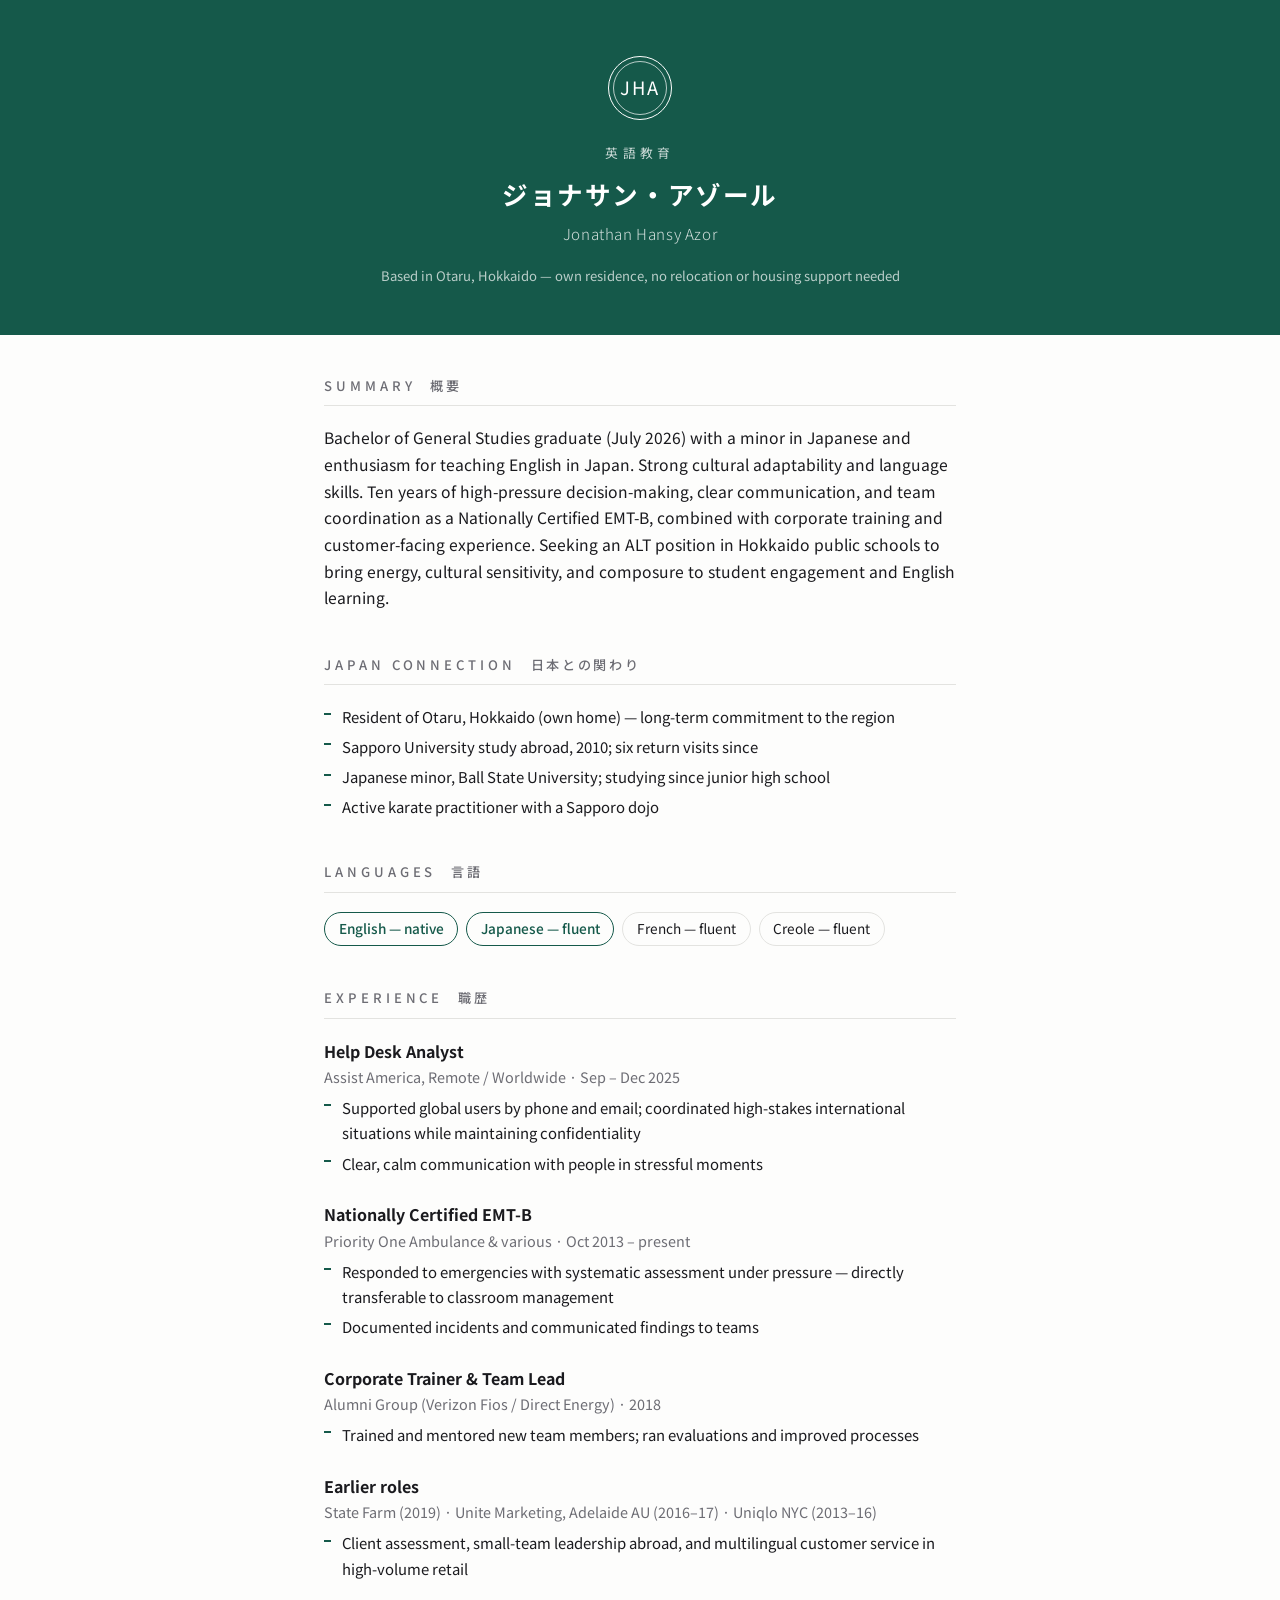
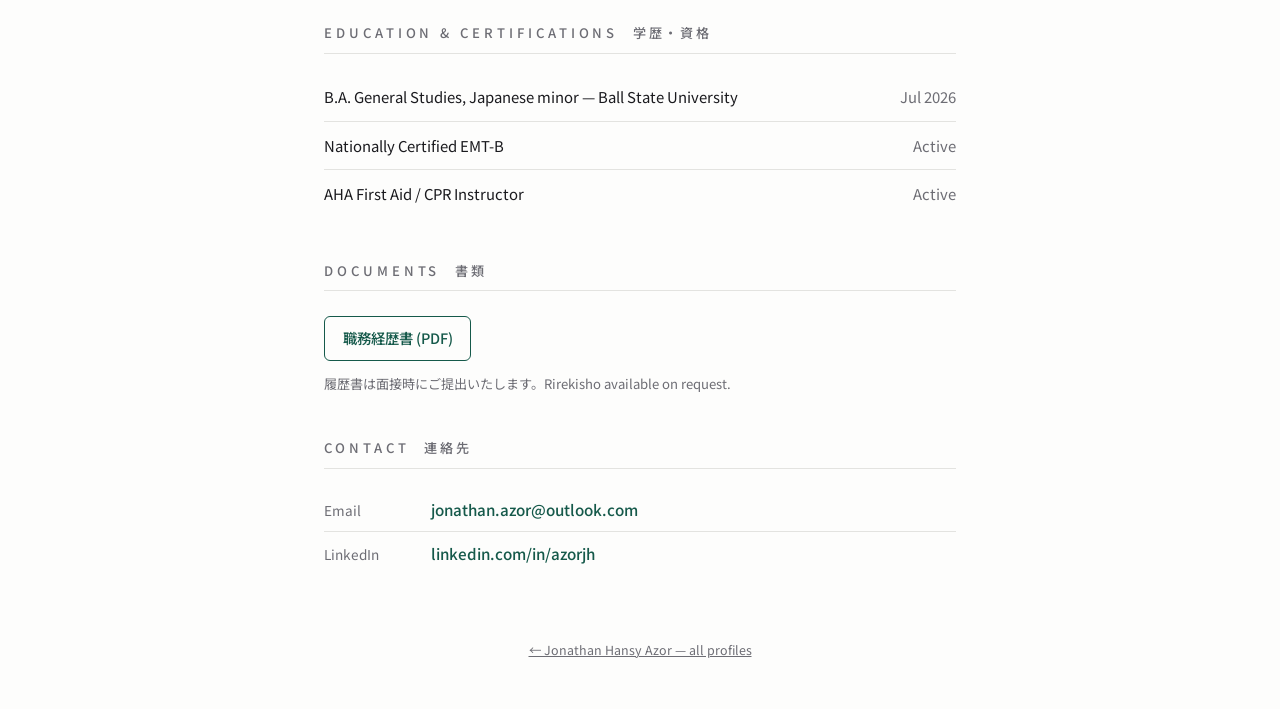
==== alt/index.html @ 094b3616 "Add files via upload" ====
<!DOCTYPE html>
<html lang="en" style="--accent:#15594A">
<head>
<meta charset="utf-8">
<meta name="viewport" content="width=device-width, initial-scale=1">
<title>Jonathan Hansy Azor — English Education</title>
<meta name="description" content="ALT / English education resume — Jonathan Hansy Azor. Based in Otaru, Hokkaido.">
<link rel="preconnect" href="https://fonts.googleapis.com">
<link href="https://fonts.googleapis.com/css2?family=Noto+Sans+JP:wght@300;400;500;700&display=swap" rel="stylesheet">
<link rel="stylesheet" href="../assets/style.css">
</head>
<body>

<header>
  <div class="monogram">JHA</div>
  <p class="eyebrow">英語教育</p>
  <h1>ジョナサン・アゾール</h1>
  <p class="romaji">Jonathan Hansy Azor</p>
  <p class="loc">Based in Otaru, Hokkaido — own residence, no relocation or housing support needed</p>
</header>

<main>
  <section>
    <h2>Summary <span class="jp">概要</span></h2>
    <p class="summary">
      Bachelor of General Studies graduate (July 2026) with a minor in Japanese
      and enthusiasm for teaching English in Japan. Strong cultural adaptability
      and language skills. Ten years of high-pressure decision-making, clear
      communication, and team coordination as a Nationally Certified EMT-B,
      combined with corporate training and customer-facing experience. Seeking
      an ALT position in Hokkaido public schools to bring energy, cultural
      sensitivity, and composure to student engagement and English learning.
    </p>
  </section>

  <section>
    <h2>Japan Connection <span class="jp">日本との関わり</span></h2>
    <div class="job">
      <ul>
        <li>Resident of Otaru, Hokkaido (own home) — long-term commitment to the region</li>
        <li>Sapporo University study abroad, 2010; six return visits since</li>
        <li>Japanese minor, Ball State University; studying since junior high school</li>
        <li>Active karate practitioner with a Sapporo dojo</li>
      </ul>
    </div>
  </section>

  <section>
    <h2>Languages <span class="jp">言語</span></h2>
    <ul class="pills">
      <li class="hot">English — native</li>
      <li class="hot">Japanese — fluent</li>
      <li>French — fluent</li>
      <li>Creole — fluent</li>
    </ul>
  </section>

  <section>
    <h2>Experience <span class="jp">職歴</span></h2>

    <div class="job">
      <p class="role">Help Desk Analyst</p>
      <p class="org">Assist America, Remote / Worldwide · <span class="when">Sep – Dec 2025</span></p>
      <ul>
        <li>Supported global users by phone and email; coordinated high-stakes international situations while maintaining confidentiality</li>
        <li>Clear, calm communication with people in stressful moments</li>
      </ul>
    </div>

    <div class="job">
      <p class="role">Nationally Certified EMT-B</p>
      <p class="org">Priority One Ambulance &amp; various · <span class="when">Oct 2013 – present</span></p>
      <ul>
        <li>Responded to emergencies with systematic assessment under pressure — directly transferable to classroom management</li>
        <li>Documented incidents and communicated findings to teams</li>
      </ul>
    </div>

    <div class="job">
      <p class="role">Corporate Trainer &amp; Team Lead</p>
      <p class="org">Alumni Group (Verizon Fios / Direct Energy) · <span class="when">2018</span></p>
      <ul>
        <li>Trained and mentored new team members; ran evaluations and improved processes</li>
      </ul>
    </div>

    <div class="job">
      <p class="role">Earlier roles</p>
      <p class="org">State Farm (2019) · Unite Marketing, Adelaide AU (2016–17) · Uniqlo NYC (2013–16)</p>
      <ul>
        <li>Client assessment, small-team leadership abroad, and multilingual customer service in high-volume retail</li>
      </ul>
    </div>
  </section>

  <section>
    <h2>Education &amp; Certifications <span class="jp">学歴・資格</span></h2>
    <div class="cert"><span class="name">B.A. General Studies, Japanese minor — Ball State University</span><span class="when">Jul 2026</span></div>
    <div class="cert"><span class="name">Nationally Certified EMT-B</span><span class="when">Active</span></div>
    <div class="cert"><span class="name">AHA First Aid / CPR Instructor</span><span class="when">Active</span></div>
  </section>

  <section>
    <h2>Documents <span class="jp">書類</span></h2>
    <a class="dl" href="../assets/shokumu-keirekisho.pdf">職務経歴書 (PDF)</a>
    <p class="note">履歴書は面接時にご提出いたします。Rirekisho available on request.</p>
  </section>

  <section>
    <h2>Contact <span class="jp">連絡先</span></h2>
    <ul class="contact">
      <li><span class="k">Email</span>
          <a href="mailto:jonathan.azor@outlook.com">jonathan.azor@outlook.com</a></li>
      <li><span class="k">LinkedIn</span>
          <a href="https://www.linkedin.com/in/azorjh/">linkedin.com/in/azorjh</a></li>
    </ul>
  </section>
</main>

<footer><a href="../">← Jonathan Hansy Azor — all profiles</a></footer>
</body>
</html>
---- assets/style.css ----
/* jhazor-labs resume site — shared styles.
   Each page sets --accent and --accent-ink on <html> to match the card scanned. */

:root {
  --ink: #1a1a1e;
  --paper: #fdfdfc;
  --gray: #6d6d74;
  --line: #e3e3e0;
  --accent: #1E3A5F;       /* overridden per page */
  --accent-ink: #ffffff;
  --max: 680px;
}

* { margin: 0; padding: 0; box-sizing: border-box; }

html { -webkit-text-size-adjust: 100%; }

body {
  font-family: "Noto Sans JP", -apple-system, BlinkMacSystemFont, "Segoe UI",
               "Hiragino Kaku Gothic ProN", Meiryo, sans-serif;
  font-size: 16px;
  line-height: 1.7;
  color: var(--ink);
  background: var(--paper);
}

/* ---- flood header, echoes the card front ---- */
header {
  background: var(--accent);
  color: var(--accent-ink);
  padding: 3.5rem 1.5rem 3rem;
  text-align: center;
}

.monogram {
  width: 64px; height: 64px;
  border: 1.5px solid currentColor;
  border-radius: 50%;
  display: inline-flex; align-items: center; justify-content: center;
  font-size: 1.15rem; letter-spacing: 0.12em;
  position: relative;
  margin-bottom: 1.4rem;
}
.monogram::after {
  content: ""; position: absolute; inset: 4px;
  border: 0.75px solid currentColor; border-radius: 50%;
  opacity: 0.7;
}

header .eyebrow {
  font-size: 0.8rem;
  letter-spacing: 0.35em;
  opacity: 0.75;
  margin-bottom: 0.5rem;
}

header h1 {
  font-size: 1.6rem;
  font-weight: 700;
  letter-spacing: 0.06em;
}

header .romaji {
  font-weight: 300;
  font-size: 0.95rem;
  opacity: 0.8;
  margin-top: 0.35rem;
  letter-spacing: 0.04em;
}

header .loc {
  font-size: 0.82rem;
  opacity: 0.7;
  margin-top: 1.1rem;
}

/* ---- body ---- */
main {
  max-width: var(--max);
  margin: 0 auto;
  padding: 2.5rem 1.5rem 4rem;
}

section + section { margin-top: 2.6rem; }

h2 {
  font-size: 0.82rem;
  font-weight: 500;
  letter-spacing: 0.3em;
  color: var(--gray);
  text-transform: uppercase;
  border-bottom: 1px solid var(--line);
  padding-bottom: 0.5rem;
  margin-bottom: 1.2rem;
}
h2 .jp { letter-spacing: 0.2em; margin-left: 0.6em; }

.summary { font-size: 0.98rem; }

/* ---- experience entries ---- */
.job { margin-bottom: 1.6rem; }
.job:last-child { margin-bottom: 0; }

.job .role {
  font-weight: 700;
  font-size: 1rem;
}
.job .org {
  color: var(--gray);
  font-size: 0.9rem;
  margin-bottom: 0.35rem;
}
.job .org .when { white-space: nowrap; }
.job ul { list-style: none; }
.job li {
  padding-left: 1.1rem;
  position: relative;
  font-size: 0.93rem;
  margin-bottom: 0.3rem;
}
.job li::before {
  content: "";
  position: absolute; left: 0; top: 0.62em;
  width: 0.45rem; height: 2px;
  background: var(--accent);
}

/* ---- pill lists (skills, languages, certs) ---- */
.pills { display: flex; flex-wrap: wrap; gap: 0.5rem; list-style: none; }
.pills li {
  border: 1px solid var(--line);
  border-radius: 999px;
  padding: 0.28rem 0.85rem;
  font-size: 0.85rem;
}
.pills li.hot {
  border-color: var(--accent);
  color: var(--accent);
  font-weight: 500;
}

.cert { display: flex; justify-content: space-between; gap: 1rem;
        padding: 0.7rem 0; border-bottom: 1px solid var(--line);
        font-size: 0.93rem; }
.cert:last-child { border-bottom: 0; }
.cert .when { color: var(--gray); white-space: nowrap; }
.cert.pending { color: var(--gray); }
.cert.pending .name::after { content: " — in progress"; font-size: 0.85em; }

/* ---- hub door cards ---- */
.doors { display: grid; gap: 1rem; }
@media (min-width: 560px) { .doors { grid-template-columns: 1fr 1fr; } }

.door {
  display: block;
  text-decoration: none;
  color: #fff;
  border-radius: 10px;
  padding: 1.6rem 1.4rem;
  transition: transform 0.12s ease;
}
.door:active { transform: scale(0.98); }
.door .jp { font-size: 1.15rem; font-weight: 700; letter-spacing: 0.08em; }
.door .en { font-size: 0.78rem; letter-spacing: 0.22em; opacity: 0.75;
            margin-top: 0.2rem; }
.door .go { font-size: 0.85rem; opacity: 0.85; margin-top: 1rem; display: block; }
.door.alt { background: #15594A; }
.door.sec { background: #26262A; }
.door.grid { background: #fff; color: var(--ink); border: 1.5px solid #EF9F27; }
.door.grid .en { color: #b57614; opacity: 1; }

/* ---- contact + downloads ---- */
.contact { list-style: none; font-size: 0.95rem; }
.contact li { padding: 0.55rem 0; border-bottom: 1px solid var(--line); }
.contact li:last-child { border-bottom: 0; }
.contact a { color: var(--accent); text-decoration: none; font-weight: 500; }
.contact .k { display: inline-block; min-width: 6.5rem; color: var(--gray);
              font-size: 0.85rem; }

.dl {
  display: inline-block;
  margin-top: 0.4rem;
  border: 1.5px solid var(--accent);
  color: var(--accent);
  text-decoration: none;
  font-size: 0.9rem;
  font-weight: 500;
  border-radius: 6px;
  padding: 0.55rem 1.1rem;
}

.note { font-size: 0.82rem; color: var(--gray); margin-top: 0.8rem; }

footer {
  text-align: center;
  font-size: 0.78rem;
  color: var(--gray);
  padding: 0 1.5rem 3rem;
}
footer a { color: var(--gray); }

@media (prefers-reduced-motion: reduce) {
  .door { transition: none; }
}
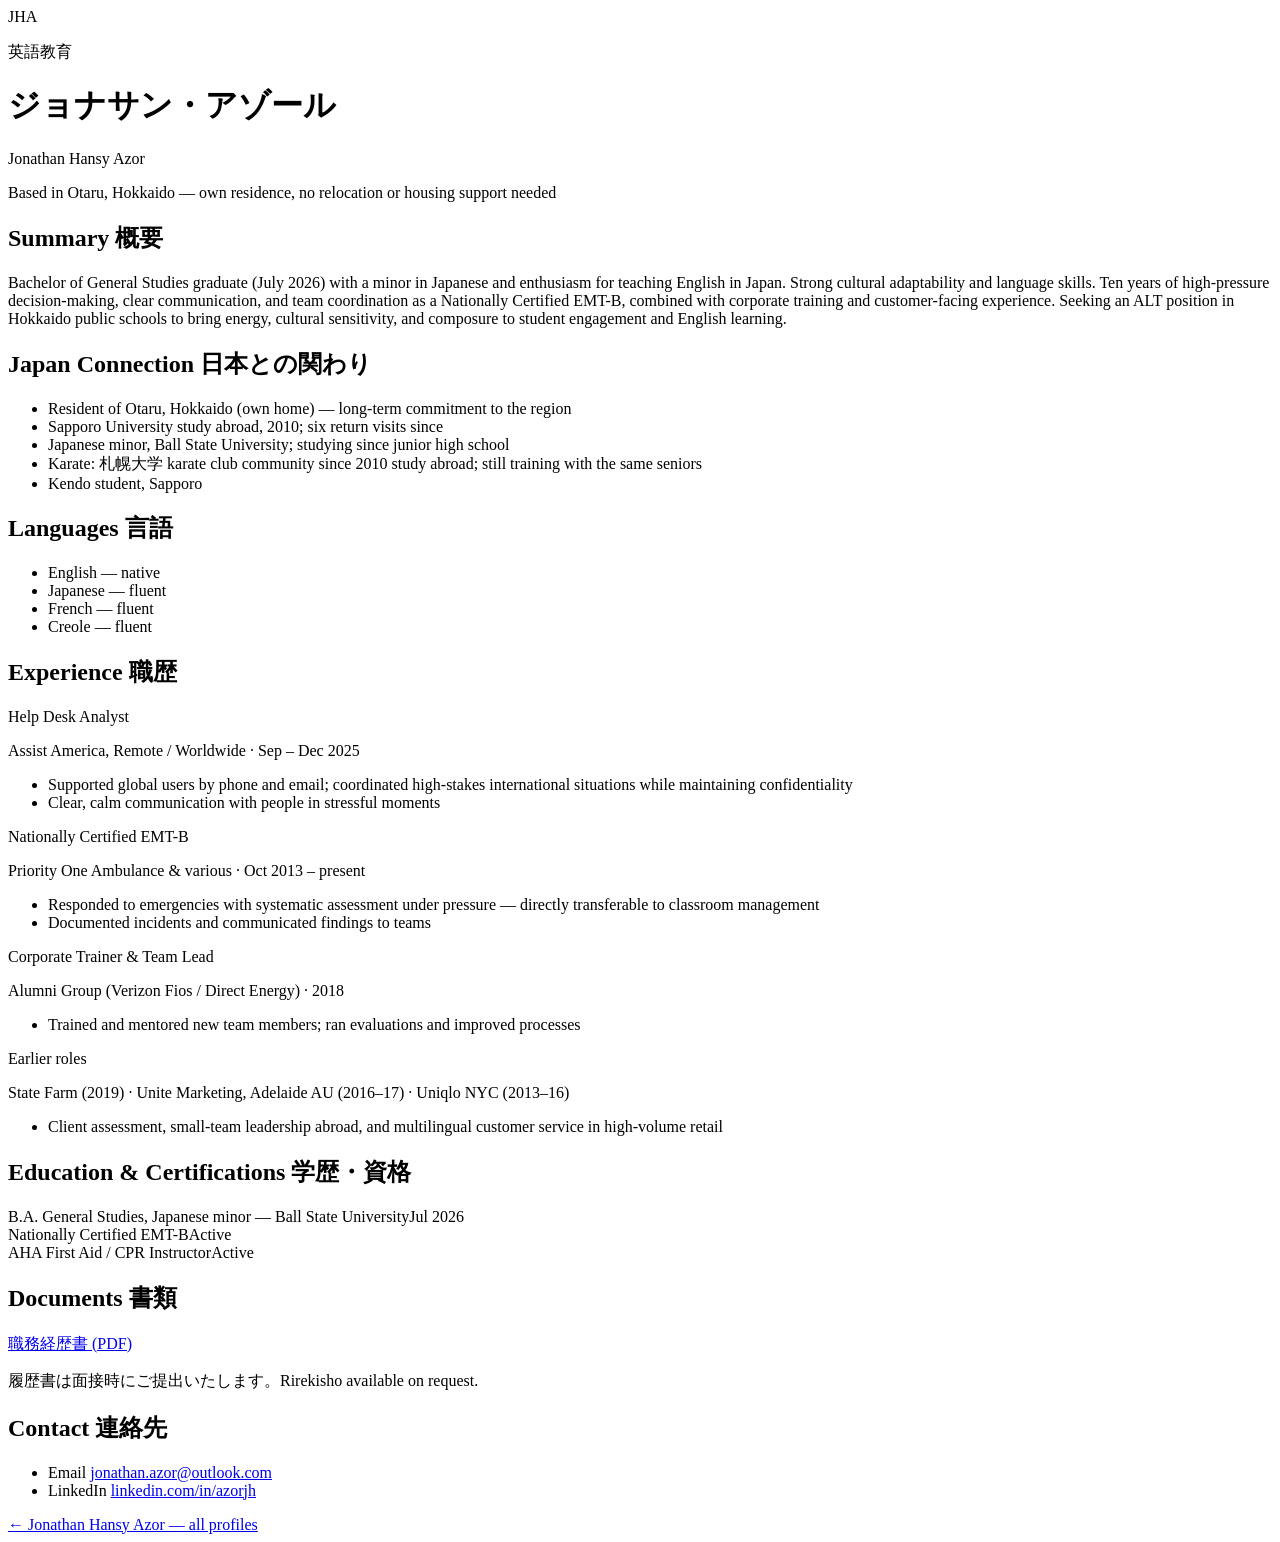
==== commit 4ec8ada5: "Add files via upload" ====
--- a/alt/index.html
+++ b/alt/index.html
@@ -1,13 +1,13 @@
 <!DOCTYPE html>
-<html lang="en" style="--accent:#15594A">
-<head>
-<meta charset="utf-8">
+<!-- saved from url=(0048)file:///C:/Users/Jonathan/Downloads/index_1.html -->
+<html lang="en" style="--accent:#15594A"><head><meta http-equiv="Content-Type" content="text/html; charset=UTF-8">
+
 <meta name="viewport" content="width=device-width, initial-scale=1">
 <title>Jonathan Hansy Azor — English Education</title>
 <meta name="description" content="ALT / English education resume — Jonathan Hansy Azor. Based in Otaru, Hokkaido.">
-<link rel="preconnect" href="https://fonts.googleapis.com">
-<link href="https://fonts.googleapis.com/css2?family=Noto+Sans+JP:wght@300;400;500;700&display=swap" rel="stylesheet">
-<link rel="stylesheet" href="../assets/style.css">
+<link rel="preconnect" href="https://fonts.googleapis.com/">
+<link href="./index_files/css2" rel="stylesheet">
+<link rel="stylesheet" href="file:///C:/Users/Jonathan/assets/style.css">
 </head>
 <body>
 
@@ -40,7 +40,8 @@
         <li>Resident of Otaru, Hokkaido (own home) — long-term commitment to the region</li>
         <li>Sapporo University study abroad, 2010; six return visits since</li>
         <li>Japanese minor, Ball State University; studying since junior high school</li>
-        <li>Active karate practitioner with a Sapporo dojo</li>
+        <li>Karate: 札幌大学 karate club community since 2010 study abroad; still training with the same seniors</li>
+        <li>Kendo student, Sapporo</li>
       </ul>
     </div>
   </section>
@@ -102,7 +103,7 @@
 
   <section>
     <h2>Documents <span class="jp">書類</span></h2>
-    <a class="dl" href="../assets/shokumu-keirekisho.pdf">職務経歴書 (PDF)</a>
+    <a class="dl" href="file:///C:/Users/Jonathan/assets/shokumu-keirekisho.pdf">職務経歴書 (PDF)</a>
     <p class="note">履歴書は面接時にご提出いたします。Rirekisho available on request.</p>
   </section>
 
@@ -117,6 +118,7 @@
   </section>
 </main>
 
-<footer><a href="../">← Jonathan Hansy Azor — all profiles</a></footer>
-</body>
-</html>
+<footer><a href="file:///C:/Users/Jonathan/">← Jonathan Hansy Azor — all profiles</a></footer>
+
+
+</body></html>
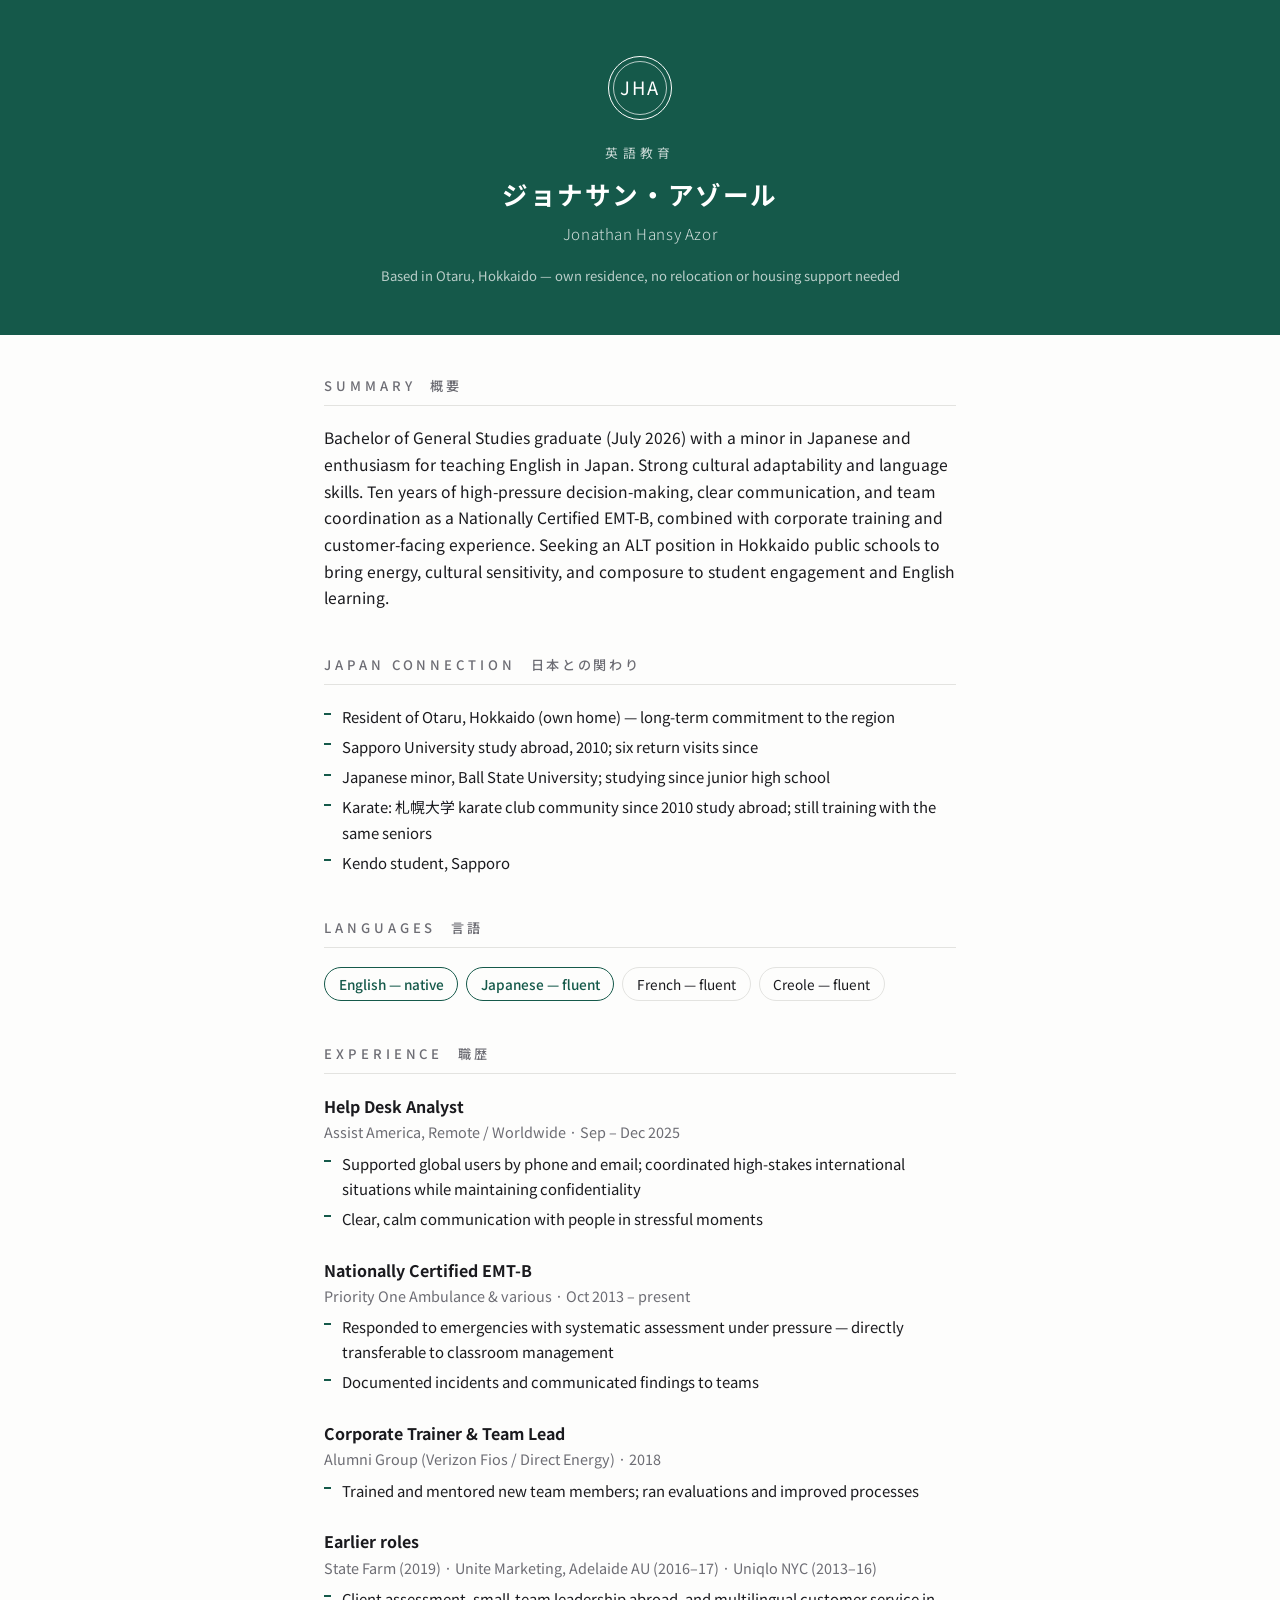
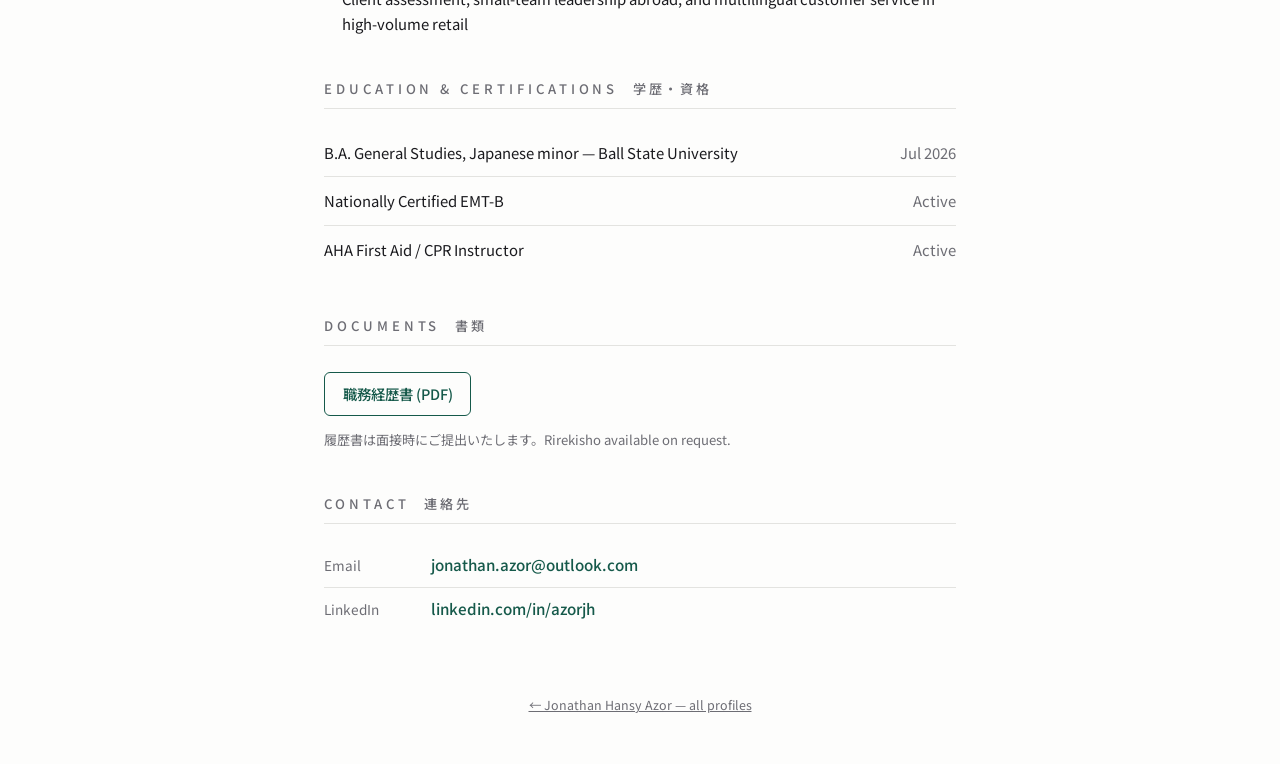
==== commit 59b76446: "Add files via upload" ====
--- a/alt/index.html
+++ b/alt/index.html
@@ -1,13 +1,219 @@
 <!DOCTYPE html>
-<!-- saved from url=(0048)file:///C:/Users/Jonathan/Downloads/index_1.html -->
-<html lang="en" style="--accent:#15594A"><head><meta http-equiv="Content-Type" content="text/html; charset=UTF-8">
-
+<html lang="en" style="--accent:#15594A">
+<head>
+<meta charset="utf-8">
 <meta name="viewport" content="width=device-width, initial-scale=1">
 <title>Jonathan Hansy Azor — English Education</title>
 <meta name="description" content="ALT / English education resume — Jonathan Hansy Azor. Based in Otaru, Hokkaido.">
-<link rel="preconnect" href="https://fonts.googleapis.com/">
-<link href="./index_files/css2" rel="stylesheet">
-<link rel="stylesheet" href="file:///C:/Users/Jonathan/assets/style.css">
+<link rel="preconnect" href="https://fonts.googleapis.com">
+<link href="https://fonts.googleapis.com/css2?family=Noto+Sans+JP:wght@300;400;500;700&display=swap" rel="stylesheet">
+<style>
+/* jhazor-labs resume site — shared styles.
+   Each page sets --accent and --accent-ink on <html> to match the card scanned. */
+
+:root {
+  --ink: #1a1a1e;
+  --paper: #fdfdfc;
+  --gray: #6d6d74;
+  --line: #e3e3e0;
+  --accent: #1E3A5F;       /* overridden per page */
+  --accent-ink: #ffffff;
+  --max: 680px;
+}
+
+* { margin: 0; padding: 0; box-sizing: border-box; }
+
+html { -webkit-text-size-adjust: 100%; }
+
+body {
+  font-family: "Noto Sans JP", -apple-system, BlinkMacSystemFont, "Segoe UI",
+               "Hiragino Kaku Gothic ProN", Meiryo, sans-serif;
+  font-size: 16px;
+  line-height: 1.7;
+  color: var(--ink);
+  background: var(--paper);
+}
+
+/* ---- flood header, echoes the card front ---- */
+header {
+  background: var(--accent);
+  color: var(--accent-ink);
+  padding: 3.5rem 1.5rem 3rem;
+  text-align: center;
+}
+
+.monogram {
+  width: 64px; height: 64px;
+  border: 1.5px solid currentColor;
+  border-radius: 50%;
+  display: inline-flex; align-items: center; justify-content: center;
+  font-size: 1.15rem; letter-spacing: 0.12em;
+  position: relative;
+  margin-bottom: 1.4rem;
+}
+.monogram::after {
+  content: ""; position: absolute; inset: 4px;
+  border: 0.75px solid currentColor; border-radius: 50%;
+  opacity: 0.7;
+}
+
+header .eyebrow {
+  font-size: 0.8rem;
+  letter-spacing: 0.35em;
+  opacity: 0.75;
+  margin-bottom: 0.5rem;
+}
+
+header h1 {
+  font-size: 1.6rem;
+  font-weight: 700;
+  letter-spacing: 0.06em;
+}
+
+header .romaji {
+  font-weight: 300;
+  font-size: 0.95rem;
+  opacity: 0.8;
+  margin-top: 0.35rem;
+  letter-spacing: 0.04em;
+}
+
+header .loc {
+  font-size: 0.82rem;
+  opacity: 0.7;
+  margin-top: 1.1rem;
+}
+
+/* ---- body ---- */
+main {
+  max-width: var(--max);
+  margin: 0 auto;
+  padding: 2.5rem 1.5rem 4rem;
+}
+
+section + section { margin-top: 2.6rem; }
+
+h2 {
+  font-size: 0.82rem;
+  font-weight: 500;
+  letter-spacing: 0.3em;
+  color: var(--gray);
+  text-transform: uppercase;
+  border-bottom: 1px solid var(--line);
+  padding-bottom: 0.5rem;
+  margin-bottom: 1.2rem;
+}
+h2 .jp { letter-spacing: 0.2em; margin-left: 0.6em; }
+
+.summary { font-size: 0.98rem; }
+
+/* ---- experience entries ---- */
+.job { margin-bottom: 1.6rem; }
+.job:last-child { margin-bottom: 0; }
+
+.job .role {
+  font-weight: 700;
+  font-size: 1rem;
+}
+.job .org {
+  color: var(--gray);
+  font-size: 0.9rem;
+  margin-bottom: 0.35rem;
+}
+.job .org .when { white-space: nowrap; }
+.job ul { list-style: none; }
+.job li {
+  padding-left: 1.1rem;
+  position: relative;
+  font-size: 0.93rem;
+  margin-bottom: 0.3rem;
+}
+.job li::before {
+  content: "";
+  position: absolute; left: 0; top: 0.62em;
+  width: 0.45rem; height: 2px;
+  background: var(--accent);
+}
+
+/* ---- pill lists (skills, languages, certs) ---- */
+.pills { display: flex; flex-wrap: wrap; gap: 0.5rem; list-style: none; }
+.pills li {
+  border: 1px solid var(--line);
+  border-radius: 999px;
+  padding: 0.28rem 0.85rem;
+  font-size: 0.85rem;
+}
+.pills li.hot {
+  border-color: var(--accent);
+  color: var(--accent);
+  font-weight: 500;
+}
+
+.cert { display: flex; justify-content: space-between; gap: 1rem;
+        padding: 0.7rem 0; border-bottom: 1px solid var(--line);
+        font-size: 0.93rem; }
+.cert:last-child { border-bottom: 0; }
+.cert .when { color: var(--gray); white-space: nowrap; }
+.cert.pending { color: var(--gray); }
+.cert.pending .name::after { content: " — in progress"; font-size: 0.85em; }
+
+/* ---- hub door cards ---- */
+.doors { display: grid; gap: 1rem; }
+@media (min-width: 560px) { .doors { grid-template-columns: 1fr 1fr; } }
+
+.door {
+  display: block;
+  text-decoration: none;
+  color: #fff;
+  border-radius: 10px;
+  padding: 1.6rem 1.4rem;
+  transition: transform 0.12s ease;
+}
+.door:active { transform: scale(0.98); }
+.door .jp { font-size: 1.15rem; font-weight: 700; letter-spacing: 0.08em; }
+.door .en { font-size: 0.78rem; letter-spacing: 0.22em; opacity: 0.75;
+            margin-top: 0.2rem; }
+.door .go { font-size: 0.85rem; opacity: 0.85; margin-top: 1rem; display: block; }
+.door.alt { background: #15594A; }
+.door.sec { background: #26262A; }
+.door.grid { background: #fff; color: var(--ink); border: 1.5px solid #EF9F27; }
+.door.grid .en { color: #b57614; opacity: 1; }
+
+/* ---- contact + downloads ---- */
+.contact { list-style: none; font-size: 0.95rem; }
+.contact li { padding: 0.55rem 0; border-bottom: 1px solid var(--line); }
+.contact li:last-child { border-bottom: 0; }
+.contact a { color: var(--accent); text-decoration: none; font-weight: 500; }
+.contact .k { display: inline-block; min-width: 6.5rem; color: var(--gray);
+              font-size: 0.85rem; }
+
+.dl {
+  display: inline-block;
+  margin-top: 0.4rem;
+  border: 1.5px solid var(--accent);
+  color: var(--accent);
+  text-decoration: none;
+  font-size: 0.9rem;
+  font-weight: 500;
+  border-radius: 6px;
+  padding: 0.55rem 1.1rem;
+}
+
+.note { font-size: 0.82rem; color: var(--gray); margin-top: 0.8rem; }
+
+footer {
+  text-align: center;
+  font-size: 0.78rem;
+  color: var(--gray);
+  padding: 0 1.5rem 3rem;
+}
+footer a { color: var(--gray); }
+
+@media (prefers-reduced-motion: reduce) {
+  .door { transition: none; }
+}
+
+</style>
 </head>
 <body>
 
@@ -103,7 +309,7 @@
 
   <section>
     <h2>Documents <span class="jp">書類</span></h2>
-    <a class="dl" href="file:///C:/Users/Jonathan/assets/shokumu-keirekisho.pdf">職務経歴書 (PDF)</a>
+    <a class="dl" href="../assets/shokumu-keirekisho.pdf">職務経歴書 (PDF)</a>
     <p class="note">履歴書は面接時にご提出いたします。Rirekisho available on request.</p>
   </section>
 
@@ -118,7 +324,6 @@
   </section>
 </main>
 
-<footer><a href="file:///C:/Users/Jonathan/">← Jonathan Hansy Azor — all profiles</a></footer>
-
-
-</body></html>+<footer><a href="../">← Jonathan Hansy Azor — all profiles</a></footer>
+</body>
+</html>
